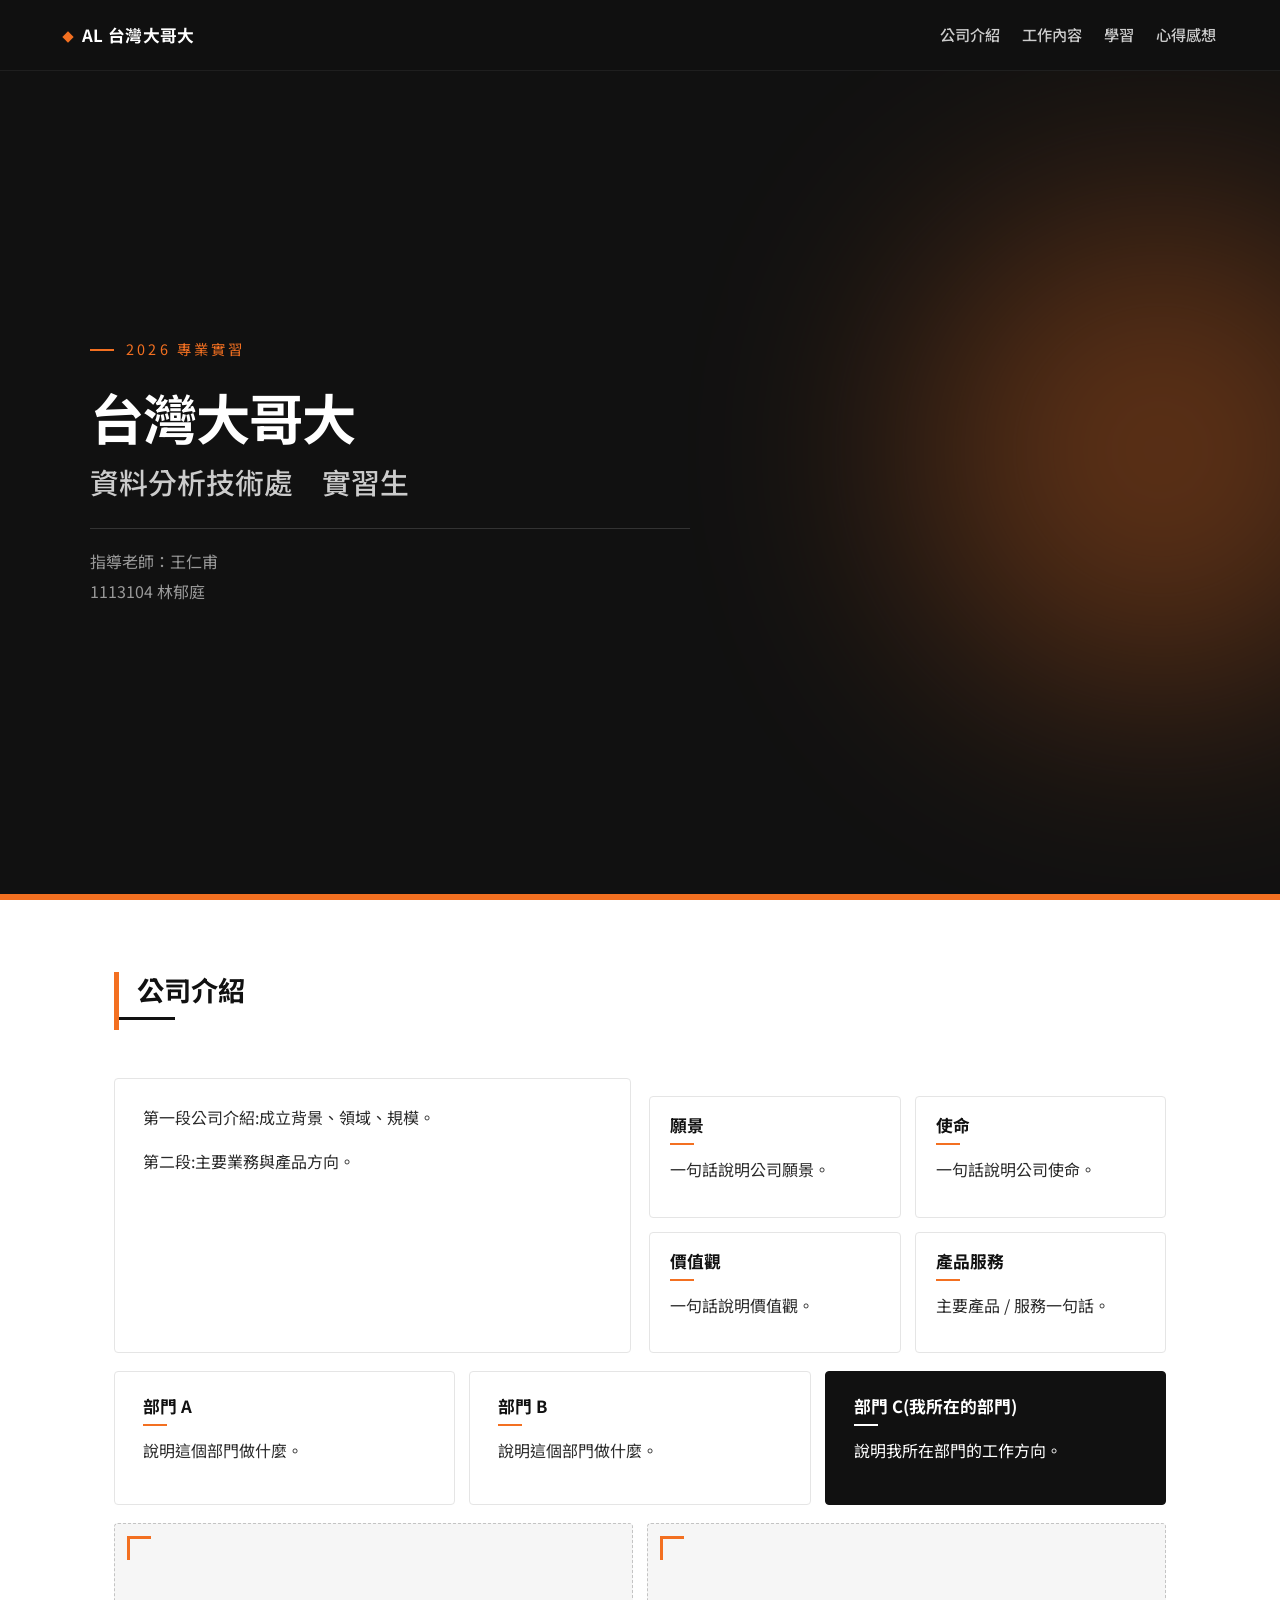
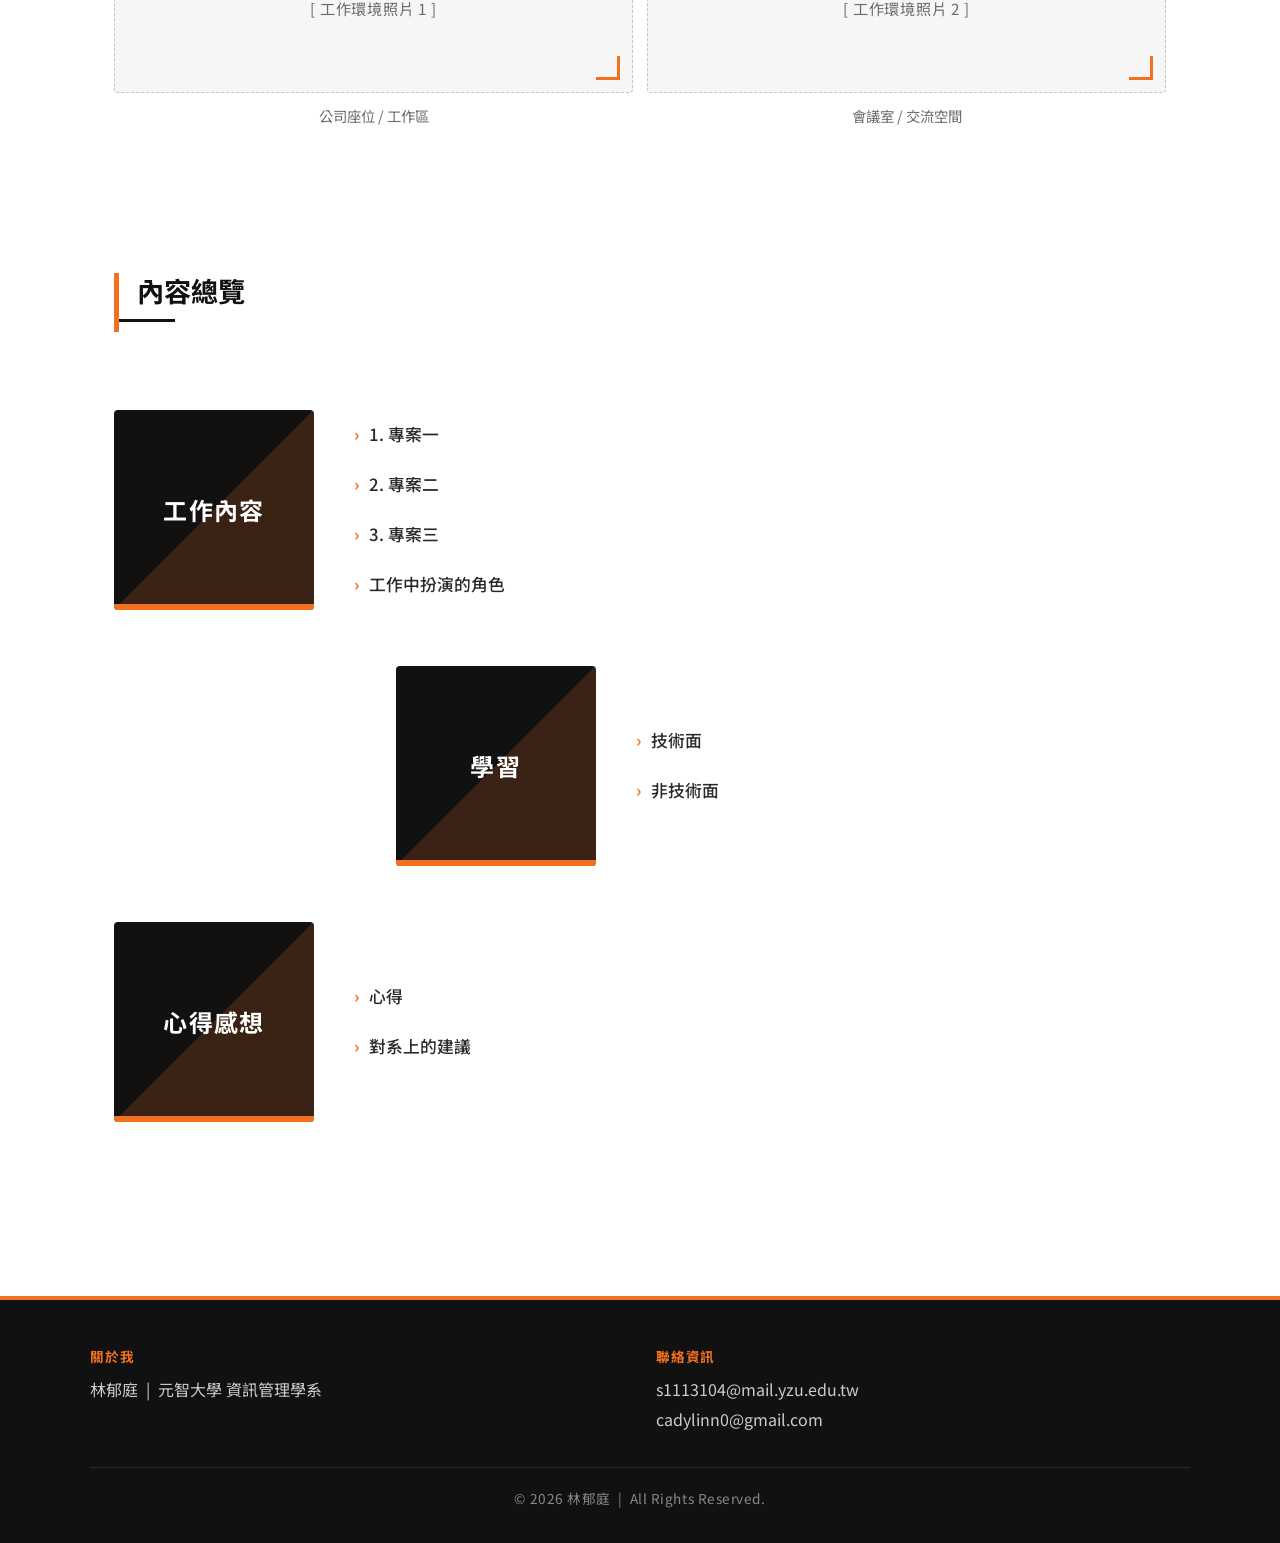
==== index.html @ 9e2c9b77 "Initial commit: internship report site" ====
<!DOCTYPE html>
<html lang="zh-Hant">
<head>
<meta charset="UTF-8">
<meta name="viewport" content="width=device-width, initial-scale=1.0">
<title>專業實習成果 — 林郁庭</title>
<link href="https://fonts.googleapis.com/css2?family=Noto+Sans+TC:wght@400;500;700&display=swap" rel="stylesheet">
<link rel="stylesheet" href="styles.css">
</head>
<body>

<nav class="topnav">
  <div class="nav-inner">
    <a class="brand" href="./index.html">AL 台灣大哥大</a>
    <button class="nav-toggle" aria-label="開關選單" aria-expanded="false">
      <span></span><span></span><span></span>
    </button>
    <ul class="nav-links">
      <li><a href="#company">公司介紹</a></li>
      <li><a href="./work.html">工作內容</a></li>
      <li><a href="./learning.html">學習</a></li>
      <li><a href="./experience.html">心得感想</a></li>
    </ul>
  </div>
</nav>

<header class="hero">
  <div class="hero-inner from-center">
    <p class="hero-eyebrow">2026 專業實習</p>
    <h1>台灣大哥大</h1>
    <h2>資料分析技術處　實習生
    </h2>
    <p class="hero-meta">指導老師：王仁甫  <br>1113104 林郁庭</p>
  </div>
</header>

<main class="container">

  <section class="section" id="company">
    <div class="section-head from-bottom">
      <h3>公司介紹</h3>
    </div>

    <div class="card-grid from-bottom">
      <div class="card">
        <p>第一段公司介紹:成立背景、領域、規模。</p>
        <p>第二段:主要業務與產品方向。</p>
      </div>

      <div class="card-row two">
        <div class="card mini">
          <h4>願景</h4>
          <p>一句話說明公司願景。</p>
        </div>
        <div class="card mini">
          <h4>使命</h4>
          <p>一句話說明公司使命。</p>
        </div>
        <div class="card mini">
          <h4>價值觀</h4>
          <p>一句話說明價值觀。</p>
        </div>
        <div class="card mini">
          <h4>產品服務</h4>
          <p>主要產品 / 服務一句話。</p>
        </div>
      </div>
    </div>

    <div class="card-row three from-bottom">
      <div class="card">
        <h4>部門 A</h4>
        <p>說明這個部門做什麼。</p>
      </div>
      <div class="card">
        <h4>部門 B</h4>
        <p>說明這個部門做什麼。</p>
      </div>
      <div class="card highlight">
        <h4>部門 C(我所在的部門)</h4>
        <p>說明我所在部門的工作方向。</p>
      </div>
    </div>

    <div class="card-row two from-bottom">
      <figure class="image-box">
        <div class="image-placeholder">[ 工作環境照片 1 ]</div>
        <figcaption>公司座位 / 工作區</figcaption>
      </figure>
      <figure class="image-box">
        <div class="image-placeholder">[ 工作環境照片 2 ]</div>
        <figcaption>會議室 / 交流空間</figcaption>
      </figure>
    </div>
  </section>

  <section class="section" id="overview">
    <div class="section-head from-bottom">
      <h3>內容總覽</h3>
    </div>

    <div class="index-list">
      <div class="index-box from-left">
        <a class="index-blob" href="./work.html"><h4>工作內容</h4></a>
        <div class="index-text">
          <a href="./work.html#job-1">1. 專案一</a>
          <a href="./work.html#job-2">2. 專案二</a>
          <a href="./work.html#job-3">3. 專案三</a>
          <a href="./work.html#job-role">工作中扮演的角色</a>
        </div>
      </div>

      <div class="index-box from-right">
        <a class="index-blob" href="./learning.html"><h4>學習</h4></a>
        <div class="index-text">
          <a href="./learning.html#tech">技術面</a>
          <a href="./learning.html#soft">非技術面</a>
        </div>
      </div>

      <div class="index-box from-left">
        <a class="index-blob" href="./experience.html"><h4>心得感想</h4></a>
        <div class="index-text">
          <a href="./experience.html#experience">心得</a>
          <a href="./experience.html#suggestion">對系上的建議</a>  
        </div>
      </div>
    </div>
  </section>

</main>

<button class="scroll-top" aria-label="回到頂端">↑</button>

<footer class="footer">
  <div class="footer-inner">
    <div>
      <h5>關於我</h5>
      <p>林郁庭 &nbsp;|&nbsp; 元智大學 資訊管理學系</p>
    </div>
    <div>
      <h5>聯絡資訊</h5>
      <p>s1113104@mail.yzu.edu.tw</a></p>
      <p>cadylinn0@gmail.com</a></p>
    </div>
  </div>
  <div class="footer-bottom">
    <p>&copy; 2026 林郁庭 &nbsp;|&nbsp; All Rights Reserved.</p>
  </div>
</footer>

<script src="script.js"></script>
</body>
</html>
---- styles.css ----
/* ===== Tokens ===== */
:root {
  --orange: #f37021;
  --orange-deep: #d65a0e;
  --orange-soft: #fff2e6;
  --black: #111111;
  --black-soft: #1f1f1f;
  --ink: #2a2a2a;
  --gray-line: #e5e5e5;
  --gray-bg: #f6f6f6;
  --gray-mid: #6b6b6b;
  --white: #ffffff;
}

/* ===== Reset ===== */
*, *::before, *::after { box-sizing: border-box; }
html { scroll-behavior: smooth; scroll-padding-top: 76px; }
body {
  margin: 0;
  font-family: "Noto Sans TC", "PingFang TC", "Microsoft JhengHei",
    -apple-system, BlinkMacSystemFont, "Segoe UI", sans-serif;
  font-size: 16px;
  line-height: 1.85;
  color: var(--ink);
  background: var(--white);
  -webkit-font-smoothing: antialiased;
}
img { max-width: 100%; display: block; }
a { color: var(--ink); text-decoration: none; transition: color 0.15s; }
a:hover { color: var(--orange); }
h1, h2, h3, h4, h5 { margin: 0 0 12px; line-height: 1.3; color: var(--black); font-weight: 700; }
h1 { font-size: clamp(2.2rem, 4.5vw + 0.6rem, 3.4rem); letter-spacing: -0.02em; }
h2 { font-size: clamp(1.3rem, 2vw + 0.5rem, 1.8rem); font-weight: 500; color: var(--gray-mid); }
h3 { font-size: 1.7rem; }
h4 { font-size: 1.05rem; }
h5 { font-size: 1rem; letter-spacing: 0.04em; }
p { margin: 0 0 14px; }
ul, ol { margin: 0; padding: 0; }

/* ===== Top nav ===== */
.topnav {
  position: fixed;
  top: 0; left: 0; right: 0;
  z-index: 100;
  background: rgba(17, 17, 17, 0.96);
  backdrop-filter: saturate(160%) blur(8px);
  border-bottom: 1px solid var(--black-soft);
}
.nav-inner {
  max-width: 1200px;
  margin: 0 auto;
  padding: 14px 24px;
  display: flex;
  align-items: center;
  justify-content: space-between;
  flex-wrap: wrap;
}
.brand {
  font-weight: 700;
  font-size: 1.05rem;
  color: var(--white);
  letter-spacing: 0.02em;
}
.brand::before {
  content: "";
  display: inline-block;
  width: 8px; height: 8px;
  margin-right: 10px;
  background: var(--orange);
  vertical-align: middle;
  transform: rotate(45deg);
}
.brand:hover { color: var(--orange); }
.nav-links {
  display: flex;
  align-items: center;
  list-style: none;
  gap: 6px 22px;
  flex-wrap: wrap;
}
.nav-links a {
  display: inline-block;
  padding: 6px 0;
  font-size: 0.95rem;
  color: #cccccc;
  font-weight: 500;
  border-bottom: 2px solid transparent;
}
.nav-links a:hover { color: var(--white); }
.nav-links a.active {
  color: var(--orange);
  border-bottom-color: var(--orange);
}
.nav-links .has-subs {
  display: inline-flex;
  align-items: center;
  gap: 4px;
}
.subs {
  font-size: 0.85rem;
  color: #888888;
  letter-spacing: 0.05em;
}
.subs a {
  display: inline-block;
  padding: 0 4px;
  margin: 0 1px;
  color: #aaaaaa;
  font-size: 0.85rem;
  border-bottom: 1px solid transparent;
}
.subs a:hover {
  color: var(--orange);
  border-bottom-color: var(--orange);
}
.nav-toggle {
  display: none;
  background: transparent;
  border: 0;
  width: 40px; height: 40px;
  padding: 8px;
  cursor: pointer;
}
.nav-toggle span {
  display: block;
  width: 100%; height: 2px;
  margin: 5px 0;
  background: var(--white);
  transition: transform 0.25s, opacity 0.25s;
}

/* ===== Hero ===== */
.hero {
  position: relative;
  min-height: 100vh;
  display: flex;
  align-items: center;
  padding: 100px 24px 60px;
  background: var(--black);
  color: var(--white);
  overflow: hidden;
}
.hero::before {
  content: "";
  position: absolute;
  right: -120px; top: 50%;
  width: 480px; height: 480px;
  background: var(--orange);
  border-radius: 50%;
  filter: blur(120px);
  opacity: 0.35;
  transform: translateY(-50%);
}
.hero::after {
  content: "";
  position: absolute;
  left: 0; bottom: 0;
  width: 100%; height: 6px;
  background: var(--orange);
}
.hero-inner {
  position: relative;
  max-width: 1100px;
  margin: 0 auto;
  width: 100%;
}
.hero-eyebrow {
  display: inline-block;
  font-size: 0.9rem;
  letter-spacing: 0.22em;
  text-transform: uppercase;
  color: var(--orange);
  margin: 0 0 20px;
  padding-left: 36px;
  position: relative;
}
.hero-eyebrow::before {
  content: "";
  position: absolute;
  left: 0; top: 50%;
  width: 24px; height: 2px;
  background: var(--orange);
}
.hero h1 {
  color: var(--white);
  margin-bottom: 10px;
}
.hero h2 {
  color: #cccccc;
  margin-bottom: 28px;
  font-weight: 500;
}
.hero-meta {
  font-size: 1rem;
  color: #999999;
  margin: 0;
  border-top: 1px solid #333333;
  padding-top: 18px;
  max-width: 600px;
}

/* ===== Container ===== */
.container {
  max-width: 1100px;
  margin: 0 auto;
  padding: 0 24px;
}
.page-top { padding-top: 120px; }

/* ===== Section ===== */
.section {
  padding: 72px 0;
}
.section-head {
  margin-bottom: 36px;
}
.section-head h3 {
  display: inline-block;
  position: relative;
  padding: 0 0 10px 18px;
  border-left: 5px solid var(--orange);
}
.section-head h3::after {
  content: "";
  display: block;
  width: 56px; height: 3px;
  background: var(--black);
  margin-top: 10px;
  margin-left: -18px;
}

/* ===== Cards ===== */
.card {
  background: var(--white);
  border: 1px solid var(--gray-line);
  border-radius: 4px;
  padding: 24px 28px;
  transition: transform 0.2s, box-shadow 0.2s, border-color 0.2s;
}
.card:hover {
  border-color: var(--orange);
  box-shadow: 0 8px 20px rgba(243, 112, 33, 0.08);
}
.card.mini { padding: 18px 20px; }
.card.highlight {
  background: var(--black);
  border-color: var(--black);
  color: var(--white);
}
.card.highlight h4,
.card.highlight p { color: var(--white); }
.card h4 {
  position: relative;
  padding-bottom: 8px;
  margin-bottom: 10px;
}
.card h4::after {
  content: "";
  position: absolute;
  left: 0; bottom: 0;
  width: 24px; height: 2px;
  background: var(--orange);
}
.card.highlight h4::after { background: var(--white); }

.card-grid {
  display: grid;
  gap: 18px;
  grid-template-columns: 1fr 1fr;
}
.card-grid > .card { grid-column: 1; }
.card-grid > .card-row { grid-column: 2; }

.card-row {
  display: grid;
  gap: 14px;
  margin-top: 18px;
}
.card-row.two { grid-template-columns: 1fr 1fr; }
.card-row.three { grid-template-columns: repeat(3, 1fr); }

/* ===== Image box ===== */
.image-box {
  margin: 0;
  text-align: center;
}
.image-placeholder {
  background: var(--gray-bg);
  color: var(--gray-mid);
  border: 1px dashed #c4c4c4;
  border-radius: 4px;
  padding: 70px 20px;
  font-size: 0.95rem;
  letter-spacing: 0.05em;
  position: relative;
}
.image-placeholder::before {
  content: "";
  position: absolute;
  top: 12px; left: 12px;
  width: 24px; height: 24px;
  border-top: 3px solid var(--orange);
  border-left: 3px solid var(--orange);
}
.image-placeholder::after {
  content: "";
  position: absolute;
  bottom: 12px; right: 12px;
  width: 24px; height: 24px;
  border-bottom: 3px solid var(--orange);
  border-right: 3px solid var(--orange);
}
.image-box figcaption {
  margin-top: 10px;
  font-size: 0.9rem;
  color: var(--gray-mid);
}

/* ===== Index list (landing — staircase layout) ===== */
.index-list {
  display: flex;
  flex-direction: column;
  gap: 56px;
  padding: 30px 0;
}
.index-box {
  display: flex;
  align-items: center;
  gap: 40px;
}
.index-box:nth-child(even) {
  margin-left: 22vw;
}
.index-blob {
  position: relative;
  flex-shrink: 0;
  width: 200px;
  height: 200px;
  display: flex;
  align-items: center;
  justify-content: center;
  background: var(--black);
  border-radius: 4px;
  overflow: hidden;
  transition: background 0.3s, transform 0.3s, box-shadow 0.3s;
}
.index-blob::before {
  content: "";
  position: absolute;
  inset: 0;
  background: linear-gradient(135deg, transparent 50%, var(--orange) 50%);
  opacity: 0.18;
  transition: opacity 0.3s;
}
.index-blob::after {
  content: "";
  position: absolute;
  bottom: 0; left: 0;
  width: 100%; height: 6px;
  background: var(--orange);
}
.index-blob:hover {
  background: var(--orange);
  transform: translateY(-6px);
  box-shadow: 0 10px 24px rgba(243, 112, 33, 0.3);
}
.index-blob:hover::before { opacity: 0; }
.index-blob:hover::after { background: var(--black); }
.index-blob h4 {
  position: relative;
  z-index: 1;
  margin: 0;
  font-size: 1.5rem;
  color: var(--white);
  letter-spacing: 0.06em;
}
.index-text {
  display: flex;
  flex-direction: column;
  gap: 6px;
}
.index-text a {
  display: inline-block;
  padding: 6px 0;
  font-size: 1.05rem;
  font-weight: 500;
  color: var(--ink);
  border-bottom: 1px solid transparent;
  transition: color 0.2s, border-color 0.2s, padding 0.2s;
}
.index-text a::before {
  content: "›";
  margin-right: 10px;
  color: var(--orange);
  font-weight: 700;
}
.index-text a:hover {
  color: var(--orange);
  padding-left: 4px;
}

/* ===== Custom numbered list (work page) ===== */
.custom-list {
  list-style: none;
  position: relative;
  padding-left: 56px;
  max-width: 760px;
  margin: 0 auto;
  counter-reset: custom-counter;
}
.custom-list::before {
  content: "";
  position: absolute;
  left: 18px; top: 8px; bottom: 8px;
  width: 2px;
  background: var(--gray-line);
}
.custom-list li {
  counter-increment: custom-counter;
  position: relative;
  margin-bottom: 22px;
  padding: 6px 0 6px 18px;
}
.custom-list li::before {
  content: counter(custom-counter, decimal-leading-zero);
  position: absolute;
  left: -56px; top: 4px;
  width: 38px; height: 38px;
  background: var(--black);
  color: var(--orange);
  border-radius: 4px;
  display: flex;
  align-items: center;
  justify-content: center;
  font-weight: 700;
  font-size: 0.9rem;
  font-family: "Courier New", monospace;
}

/* ===== Split section (title + body, alternating) ===== */
.section.split {
  display: grid;
  grid-template-columns: 1fr 2fr;
  gap: 48px;
  align-items: center;
  min-height: 60vh;
}
.section.split.reverse { grid-template-columns: 2fr 1fr; }
.split-title { display: flex; justify-content: center; }
.title-blob {
  position: relative;
  width: 100%;
  max-width: 260px;
  aspect-ratio: 1 / 1;
  display: flex;
  align-items: center;
  justify-content: center;
  background: var(--black);
  border-radius: 4px;
  color: var(--white);
  overflow: hidden;
}
.title-blob::before {
  content: "";
  position: absolute;
  inset: 0;
  background: linear-gradient(135deg, transparent 50%, var(--orange) 50%);
  opacity: 0.15;
}
.title-blob::after {
  content: "";
  position: absolute;
  bottom: 0; left: 0;
  width: 100%; height: 6px;
  background: var(--orange);
}
.title-blob.alt { background: var(--orange); }
.title-blob.alt::before {
  background: linear-gradient(135deg, transparent 50%, var(--black) 50%);
  opacity: 0.18;
}
.title-blob.alt::after { background: var(--black); }
.title-blob h3 {
  position: relative;
  z-index: 1;
  margin: 0;
  font-size: 1.5rem;
  color: var(--white);
  letter-spacing: 0.05em;
}
.split-body p { margin-bottom: 16px; }

/* ===== Skill grid (learning page) ===== */
.skill-grid {
  display: grid;
  gap: 18px;
  grid-template-columns: repeat(auto-fit, minmax(240px, 1fr));
}
.skill-card {
  position: relative;
  border-radius: 4px;
  padding: 26px 26px 26px 30px;
  border: 1px solid var(--gray-line);
  transition: transform 0.2s, box-shadow 0.2s;
}
.skill-card::before {
  content: "";
  position: absolute;
  top: 0; left: 0; bottom: 0;
  width: 4px;
  background: var(--orange);
}
.skill-card:hover {
  transform: translateY(-4px);
  box-shadow: 0 10px 22px rgba(17, 17, 17, 0.08);
}
.skill-card.tech {
  background: var(--black);
  border-color: var(--black);
  color: #e0e0e0;
}
.skill-card.tech h4 {
  color: var(--white);
  position: relative;
  padding-bottom: 8px;
  margin-bottom: 10px;
}
.skill-card.tech h4::after {
  content: "";
  position: absolute;
  left: 0; bottom: 0;
  width: 24px; height: 2px;
  background: var(--orange);
}
.skill-card.soft {
  background: var(--white);
  color: var(--ink);
}
.skill-card.soft h4 {
  color: var(--black);
  position: relative;
  padding-bottom: 8px;
  margin-bottom: 10px;
}
.skill-card.soft h4::after {
  content: "";
  position: absolute;
  left: 0; bottom: 0;
  width: 24px; height: 2px;
  background: var(--orange);
}

/* ===== Scroll-to-top ===== */
.scroll-top {
  position: fixed;
  right: 24px; bottom: 24px;
  width: 48px; height: 48px;
  border: 0;
  border-radius: 4px;
  background: var(--black);
  color: var(--orange);
  font-size: 1.4rem;
  font-weight: 700;
  cursor: pointer;
  box-shadow: 0 6px 16px rgba(17, 17, 17, 0.3);
  opacity: 0;
  transform: translateY(10px);
  transition: opacity 0.25s, transform 0.25s, background 0.2s;
  z-index: 90;
}
.scroll-top.show { opacity: 1; transform: translateY(0); }
.scroll-top:hover { background: var(--orange); color: var(--white); }

/* ===== Footer ===== */
.footer {
  margin-top: 72px;
  background: var(--black);
  padding: 48px 24px 32px;
  color: #cccccc;
  border-top: 4px solid var(--orange);
}
.footer-inner {
  max-width: 1100px;
  margin: 0 auto;
  display: grid;
  grid-template-columns: 1fr 1fr;
  gap: 32px;
}
.footer h5 {
  color: var(--orange);
  margin-bottom: 10px;
  letter-spacing: 0.06em;
  text-transform: uppercase;
  font-size: 0.85rem;
}
.footer p { margin: 0; color: #cccccc; }
.footer a { color: var(--white); text-decoration: underline; text-decoration-color: var(--orange); }
.footer a:hover { color: var(--orange); }
.footer-bottom {
  max-width: 1100px;
  margin: 32px auto 0;
  padding-top: 18px;
  border-top: 1px solid #2a2a2a;
  text-align: center;
}
.footer-bottom p {
  margin: 0;
  font-size: 0.85rem;
  color: #888888;
  letter-spacing: 0.04em;
}

/* ===== Animations ===== */
.from-bottom { opacity: 0; transform: translateY(40px); transition: opacity 0.7s ease-out, transform 0.7s ease-out; }
.from-bottom.show { opacity: 1; transform: translateY(0); }
.from-left { opacity: 0; transform: translateX(-60px); transition: opacity 0.7s ease-out, transform 0.7s ease-out; }
.from-left.show { opacity: 1; transform: translateX(0); }
.from-right { opacity: 0; transform: translateX(60px); transition: opacity 0.7s ease-out, transform 0.7s ease-out; }
.from-right.show { opacity: 1; transform: translateX(0); }
.from-center { opacity: 0; transition: opacity 1.2s ease-out; }
.from-center.show { opacity: 1; }

@media (prefers-reduced-motion: reduce) {
  .from-bottom, .from-left, .from-right, .from-center {
    opacity: 1 !important;
    transform: none !important;
    transition: none !important;
  }
  html { scroll-behavior: auto; }
}

/* ===== Responsive ===== */
@media (max-width: 900px) {
  .card-grid { grid-template-columns: 1fr; }
  .card-grid > .card,
  .card-grid > .card-row { grid-column: auto; }
  .card-row.three { grid-template-columns: 1fr 1fr; }
  .section.split,
  .section.split.reverse { grid-template-columns: 1fr; gap: 28px; }
  .section.split.reverse .split-title { order: -1; }
  .index-box:nth-child(even) { margin-left: 12vw; }
  .index-blob { width: 160px; height: 160px; }
  .index-blob h4 { font-size: 1.3rem; }
}

@media (max-width: 720px) {
  .nav-toggle { display: block; }
  .nav-links {
    display: none;
    width: 100%;
    flex-direction: column;
    gap: 0;
    padding: 8px 0 12px;
    border-top: 1px solid var(--black-soft);
    margin-top: 10px;
  }
  .nav-links.open { display: flex; }
  .nav-links li { width: 100%; }
  .nav-links a {
    display: block;
    padding: 12px 4px;
    border-bottom: 2px solid var(--black-soft);
  }
  .nav-links a.active { border-bottom-color: var(--orange); }
  .nav-links .has-subs { display: block; width: 100%; }
  .nav-links .subs { display: none; }

  .hero { padding: 100px 20px 40px; }
  .section { padding: 56px 0; }
  .card-row.two,
  .card-row.three { grid-template-columns: 1fr; }
  .index-list { gap: 32px; }
  .index-box,
  .index-box:nth-child(even) {
    flex-direction: column;
    align-items: stretch;
    margin-left: 0;
    gap: 16px;
  }
  .index-blob {
    width: 100%;
    height: 90px;
  }
  .index-blob h4 { font-size: 1.2rem; }
  .footer-inner { grid-template-columns: 1fr; }
  .custom-list { padding-left: 48px; }
  .custom-list li::before { left: -48px; width: 32px; height: 32px; }
}

/* ===== Print friendly ===== */
@media print {
  .topnav, .scroll-top, .nav-toggle { display: none !important; }
  .hero, .section { min-height: auto; padding: 24px 0; }
  .hero { background: var(--white); color: var(--black); border-bottom: 4px solid var(--orange); }
  .hero h1, .hero h2 { color: var(--black); }
  .hero-meta { color: var(--gray-mid); border-top-color: var(--gray-line); }
  body { background: var(--white); color: var(--black); }
  .from-bottom, .from-left, .from-right, .from-center { opacity: 1 !important; transform: none !important; }
  .footer { background: var(--white); color: var(--black); border-top: 4px solid var(--orange); }
  .footer p, .footer h5 { color: var(--black); }
}
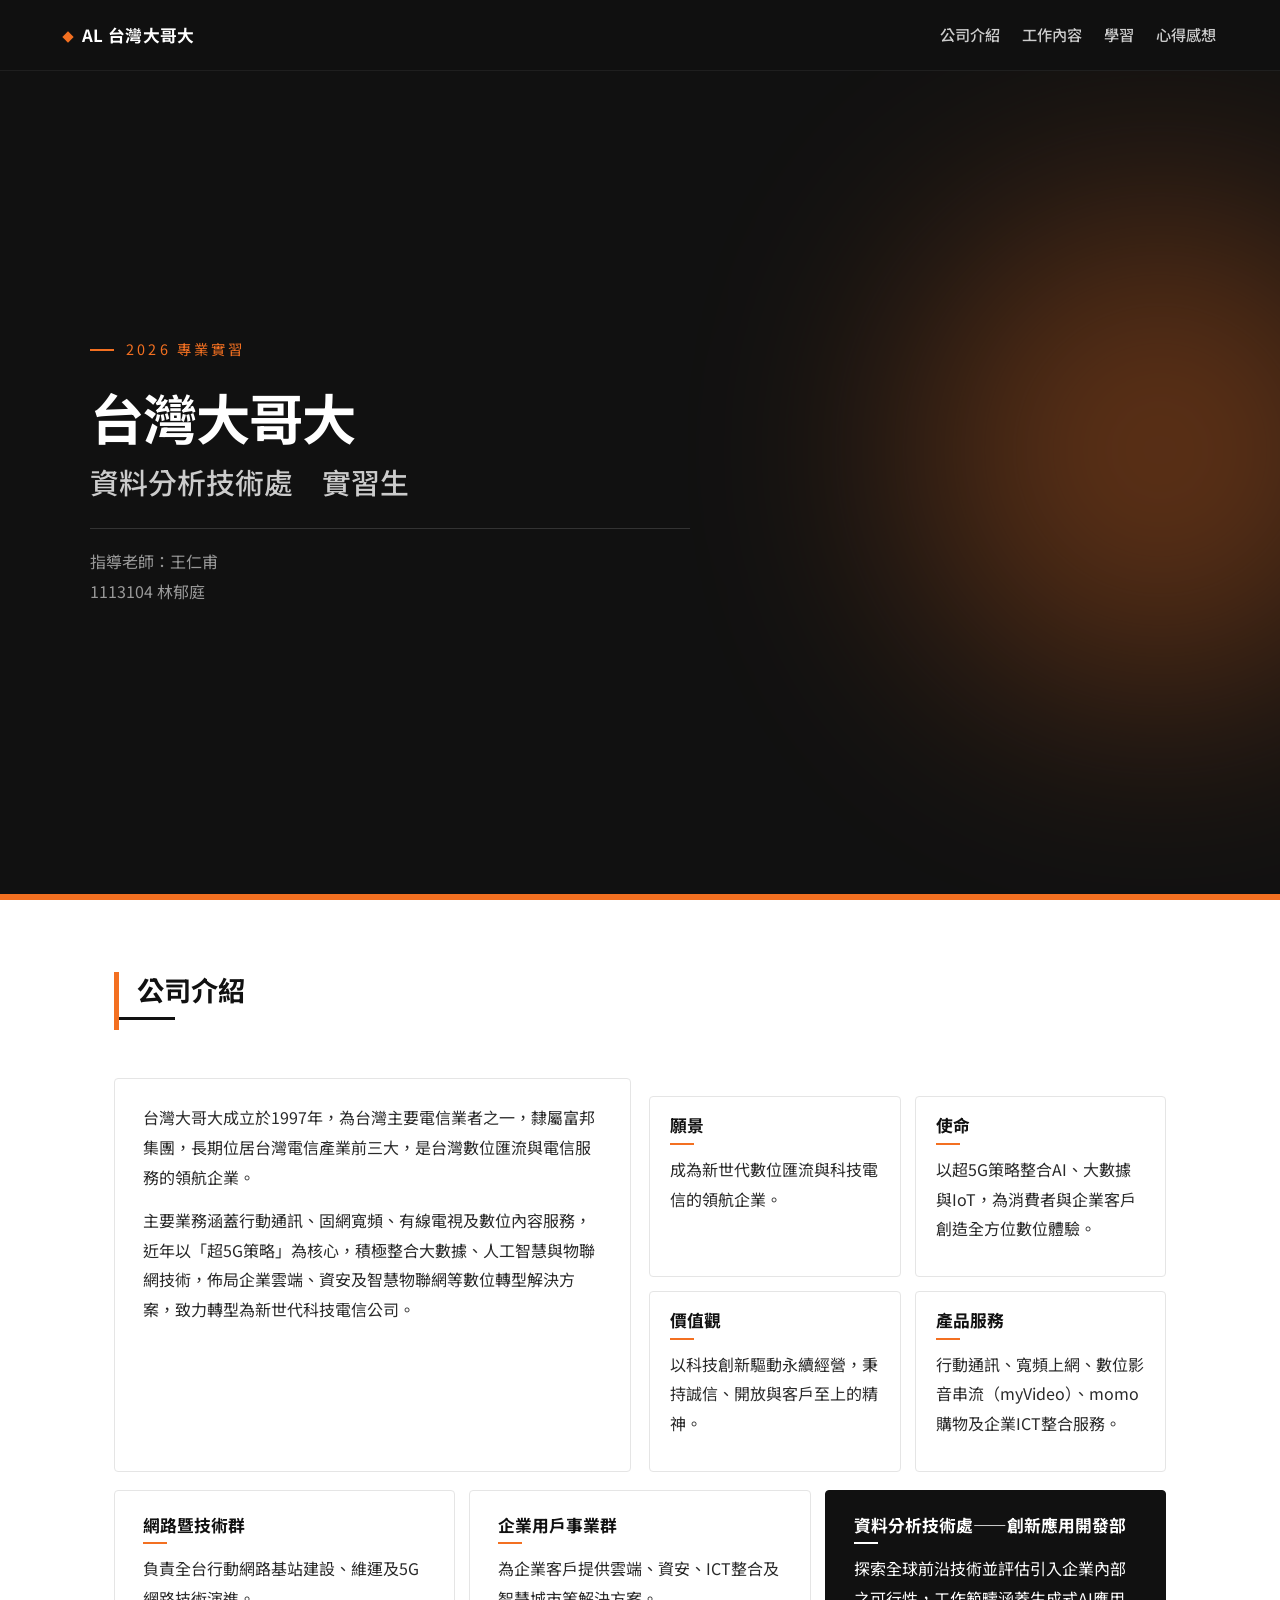
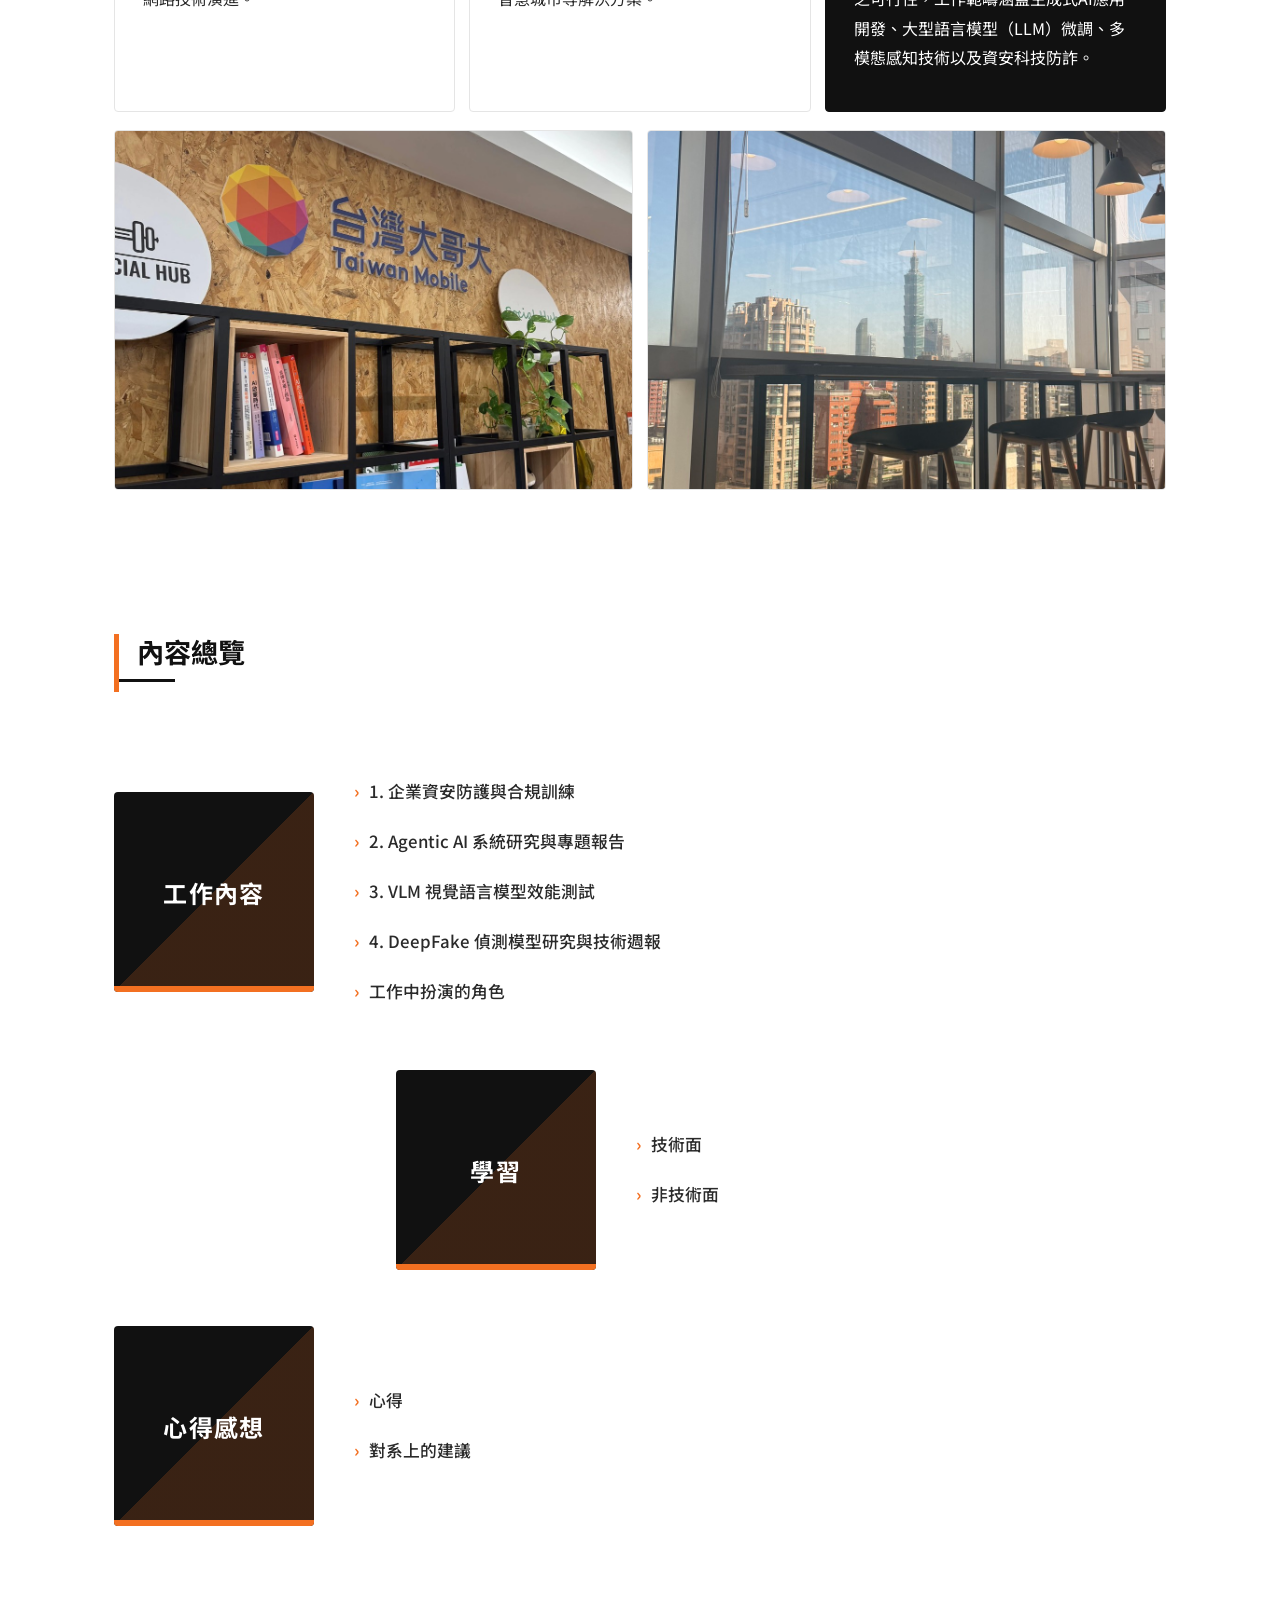
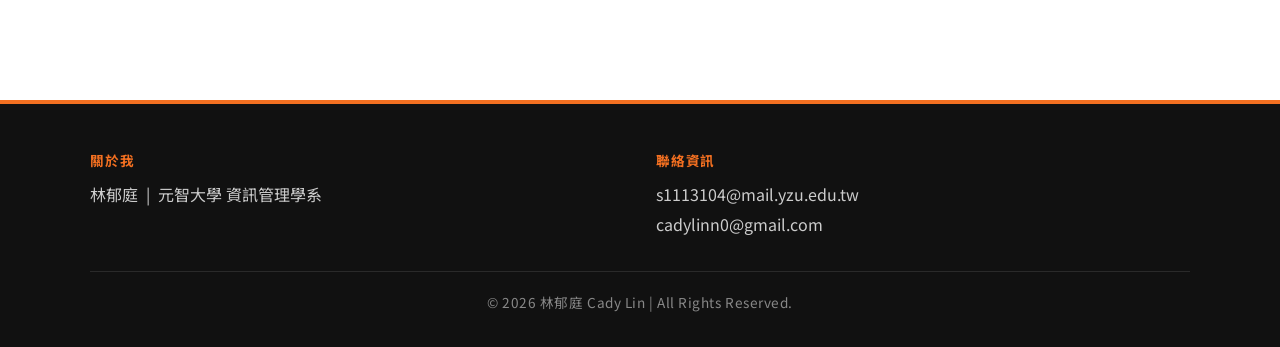
==== commit d99d678e: "填入實習報告完整內容：公司介紹、工作項目、學習心得與建議 - index.html: 填入台灣大哥大公司介紹、願景使命價值觀、部門資訊、工作環境照片、更新內容總覽連結 - work.html: 新增4" ====
--- a/index.html
+++ b/index.html
@@ -43,53 +43,53 @@
 
     <div class="card-grid from-bottom">
       <div class="card">
-        <p>第一段公司介紹:成立背景、領域、規模。</p>
-        <p>第二段:主要業務與產品方向。</p>
+        <p>台灣大哥大成立於1997年，為台灣主要電信業者之一，隸屬富邦集團，長期位居台灣電信產業前三大，是台灣數位匯流與電信服務的領航企業。</p>
+        <p>主要業務涵蓋行動通訊、固網寬頻、有線電視及數位內容服務，近年以「超5G策略」為核心，積極整合大數據、人工智慧與物聯網技術，佈局企業雲端、資安及智慧物聯網等數位轉型解決方案，致力轉型為新世代科技電信公司。</p>
       </div>
 
       <div class="card-row two">
         <div class="card mini">
           <h4>願景</h4>
-          <p>一句話說明公司願景。</p>
+          <p>成為新世代數位匯流與科技電信的領航企業。</p>
         </div>
         <div class="card mini">
           <h4>使命</h4>
-          <p>一句話說明公司使命。</p>
+          <p>以超5G策略整合AI、大數據與IoT，為消費者與企業客戶創造全方位數位體驗。</p>
         </div>
         <div class="card mini">
           <h4>價值觀</h4>
-          <p>一句話說明價值觀。</p>
+          <p>以科技創新驅動永續經營，秉持誠信、開放與客戶至上的精神。</p>
         </div>
         <div class="card mini">
           <h4>產品服務</h4>
-          <p>主要產品 / 服務一句話。</p>
+          <p>行動通訊、寬頻上網、數位影音串流（myVideo）、momo購物及企業ICT整合服務。</p>
         </div>
       </div>
     </div>
 
     <div class="card-row three from-bottom">
       <div class="card">
-        <h4>部門 A</h4>
-        <p>說明這個部門做什麼。</p>
+        <h4>網路暨技術群</h4>
+        <p>負責全台行動網路基站建設、維運及5G網路技術演進。</p>
       </div>
       <div class="card">
-        <h4>部門 B</h4>
-        <p>說明這個部門做什麼。</p>
+        <h4>企業用戶事業群</h4>
+        <p>為企業客戶提供雲端、資安、ICT整合及智慧城市等解決方案。</p>
       </div>
       <div class="card highlight">
-        <h4>部門 C(我所在的部門)</h4>
-        <p>說明我所在部門的工作方向。</p>
+        <h4>資料分析技術處——創新應用開發部</h4>
+        <p>探索全球前沿技術並評估引入企業內部之可行性，工作範疇涵蓋生成式AI應用開發、大型語言模型（LLM）微調、多模態感知技術以及資安科技防詐。</p>
       </div>
     </div>
 
     <div class="card-row two from-bottom">
       <figure class="image-box">
-        <div class="image-placeholder">[ 工作環境照片 1 ]</div>
-        <figcaption>公司座位 / 工作區</figcaption>
+        <img src="./src/工作環境照片1.jpg" alt="工作環境照片1">
+        
       </figure>
       <figure class="image-box">
-        <div class="image-placeholder">[ 工作環境照片 2 ]</div>
-        <figcaption>會議室 / 交流空間</figcaption>
+        <img src="./src/工作環境照片2.jpg" alt="工作環境照片2">
+        
       </figure>
     </div>
   </section>
@@ -103,9 +103,10 @@
       <div class="index-box from-left">
         <a class="index-blob" href="./work.html"><h4>工作內容</h4></a>
         <div class="index-text">
-          <a href="./work.html#job-1">1. 專案一</a>
-          <a href="./work.html#job-2">2. 專案二</a>
-          <a href="./work.html#job-3">3. 專案三</a>
+          <a href="./work.html#job-1">1. 企業資安防護與合規訓練</a>
+          <a href="./work.html#job-2">2. Agentic AI 系統研究與專題報告</a>
+          <a href="./work.html#job-3">3. VLM 視覺語言模型效能測試</a>
+          <a href="./work.html#job-4">4. DeepFake 偵測模型研究與技術週報</a>
           <a href="./work.html#job-role">工作中扮演的角色</a>
         </div>
       </div>
@@ -145,7 +146,7 @@
     </div>
   </div>
   <div class="footer-bottom">
-    <p>&copy; 2026 林郁庭 &nbsp;|&nbsp; All Rights Reserved.</p>
+     <p>&copy; 2026 林郁庭 Cady Lin&nbsp;|&nbsp;All Rights Reserved.</p>
   </div>
 </footer>
 
--- a/styles.css
+++ b/styles.css
@@ -309,6 +309,13 @@
   width: 24px; height: 24px;
   border-bottom: 3px solid var(--orange);
   border-right: 3px solid var(--orange);
+}
+.image-box img {
+  width: 100%;
+  max-height: 360px;
+  object-fit: cover;
+  border-radius: 4px;
+  border: 1px solid var(--gray-line);
 }
 .image-box figcaption {
   margin-top: 10px;
